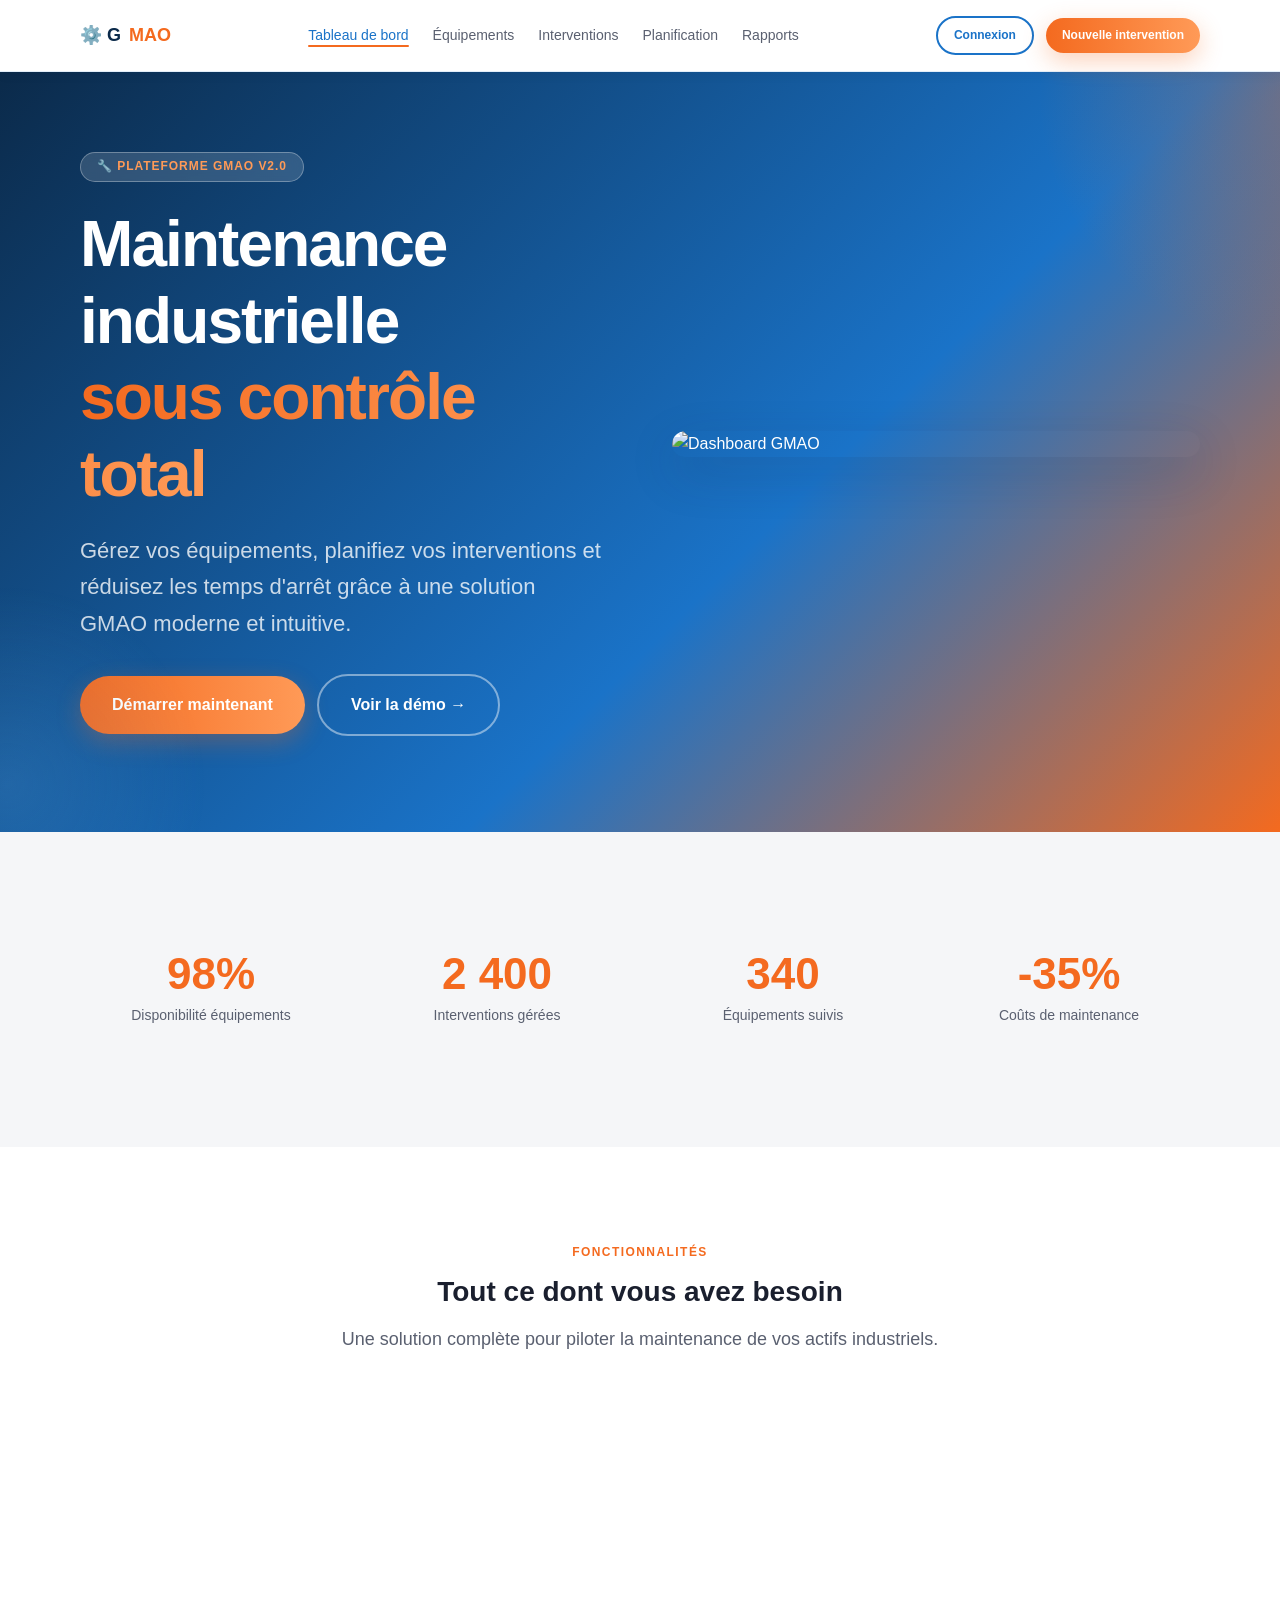
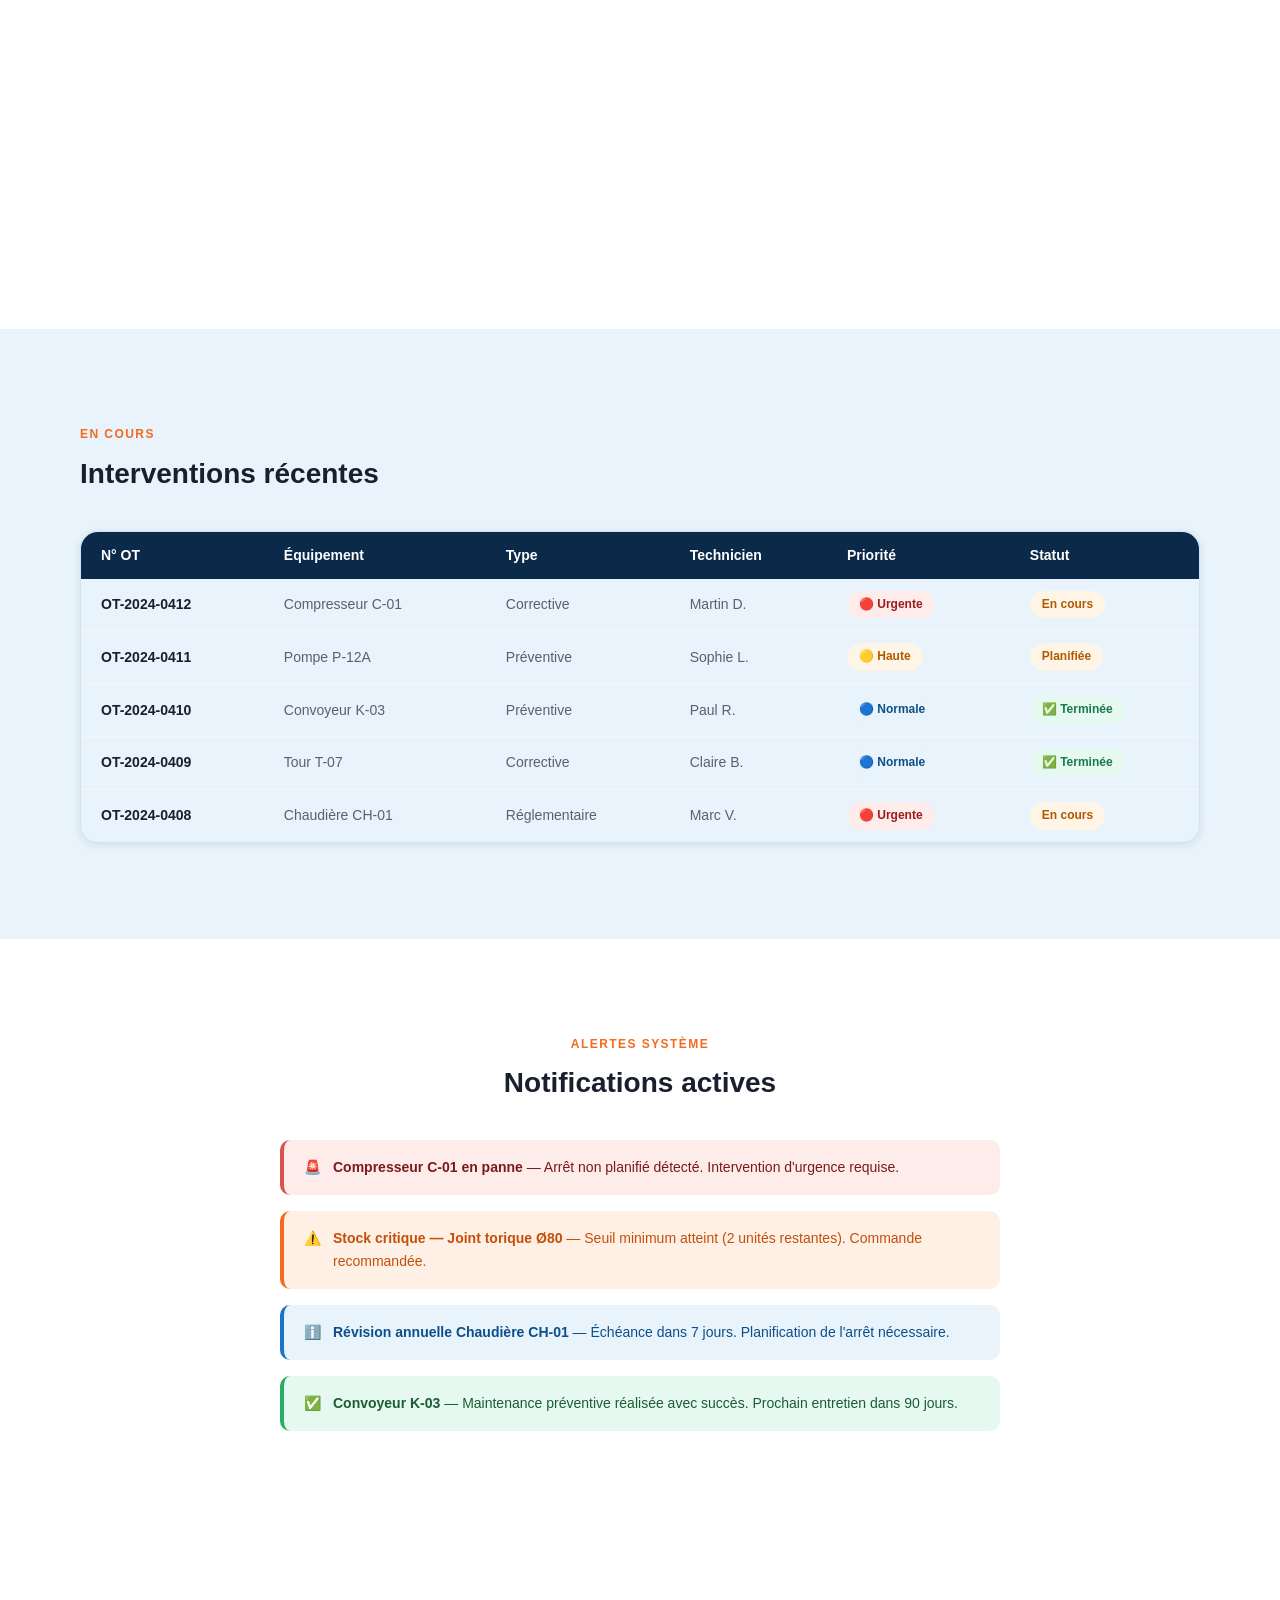
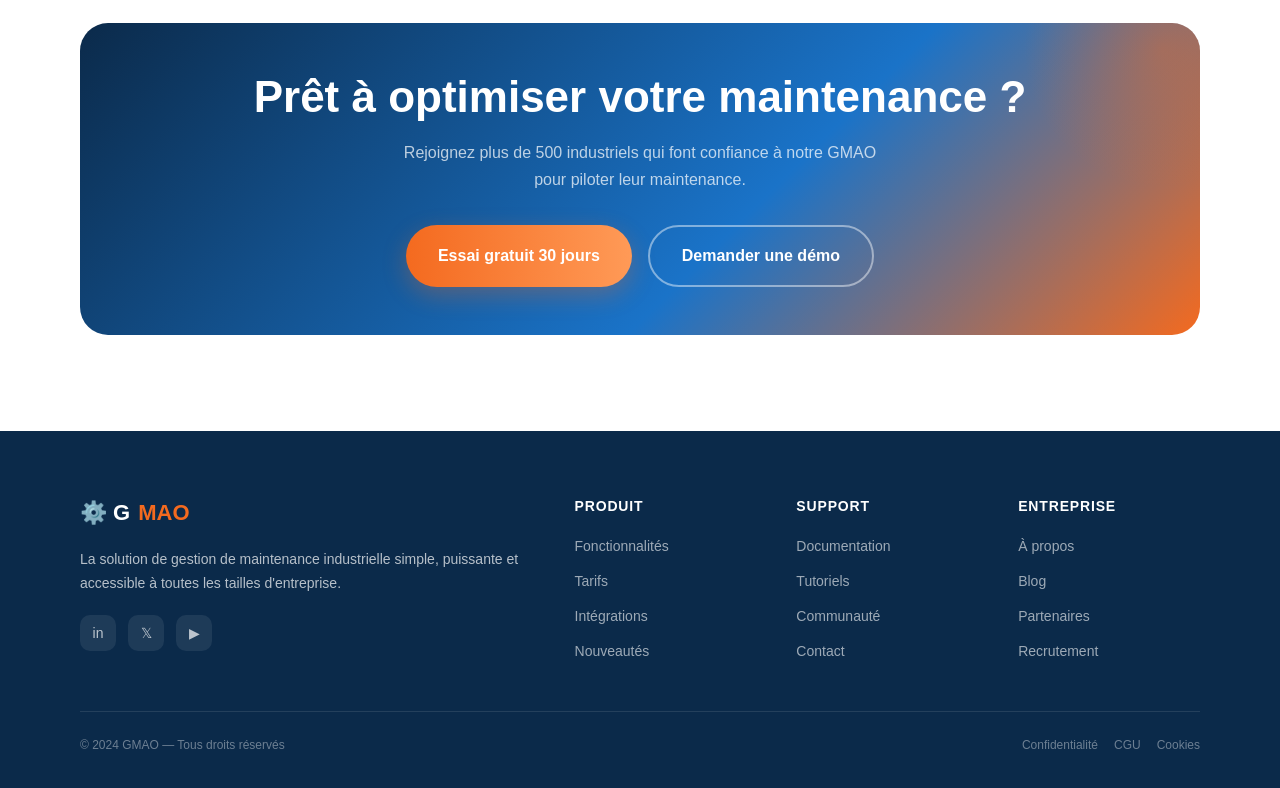
==== index.html @ 1a081677 "Add files via upload" ====
<!DOCTYPE html>
<html lang="fr">
<head>
  <meta charset="UTF-8" />
  <meta name="viewport" content="width=device-width, initial-scale=1.0" />
  <title>GMAO — Gestion de Maintenance Assistée par Ordinateur</title>
  <link rel="stylesheet" href="style.css" />
</head>
<body>

  <!-- ── Navigation ── -->
  <nav class="nav">
    <div class="conteneur nav__inner">
      <a class="nav__logo" href="#">⚙️ G<span>MAO</span></a>
      <ul class="nav__liens">
        <li><a class="nav__lien actif" href="#">Tableau de bord</a></li>
        <li><a class="nav__lien" href="#">Équipements</a></li>
        <li><a class="nav__lien" href="#">Interventions</a></li>
        <li><a class="nav__lien" href="#">Planification</a></li>
        <li><a class="nav__lien" href="#">Rapports</a></li>
      </ul>
      <div class="nav__actions">
        <a href="#" class="btn btn-secondaire btn-sm">Connexion</a>
        <a href="#" class="btn btn-primaire btn-sm">Nouvelle intervention</a>
      </div>
      <button class="nav__burger" onclick="toggleMenu()" aria-label="Menu">
        <span></span><span></span><span></span>
      </button>
    </div>
    <div class="nav__mobile" id="navMobile">
      <a class="nav__lien" href="#">Tableau de bord</a>
      <a class="nav__lien" href="#">Équipements</a>
      <a class="nav__lien" href="#">Interventions</a>
      <a class="nav__lien" href="#">Planification</a>
      <a class="nav__lien" href="#">Rapports</a>
      <a href="#" class="btn btn-primaire btn-sm btn-plein mt-4">Nouvelle intervention</a>
    </div>
  </nav>

  <!-- ── Hero ── -->
  <section class="hero">
    <div class="conteneur">
      <div class="hero__layout">
        <div>
          <span class="hero__badge">🔧 Plateforme GMAO v2.0</span>
          <h1 class="titre-hero hero__titre animer">
            Maintenance industrielle<br>
            <span class="accent-orange">sous contrôle total</span>
          </h1>
          <p class="hero__sous-titre animer animer-1">
            Gérez vos équipements, planifiez vos interventions et réduisez les temps d'arrêt grâce à une solution GMAO moderne et intuitive.
          </p>
          <div class="hero__cta animer animer-2">
            <a href="#" class="btn btn-primaire btn-lg">Démarrer maintenant</a>
            <a href="#" class="btn btn-fantome btn-lg">Voir la démo →</a>
          </div>
        </div>
        <div class="hero__image animer animer-3">
          <img src="https://placehold.co/560x380/0B2A4A/5AACF0?text=Tableau+de+bord+GMAO" alt="Dashboard GMAO" style="width:100%;border-radius:18px;" />
        </div>
      </div>
    </div>
  </section>

  <!-- ── Statistiques ── -->
  <section class="section section--gris">
    <div class="conteneur">
      <div class="grille" style="grid-template-columns: repeat(auto-fit, minmax(160px, 1fr));">
        <div class="stat">
          <div class="stat__nombre">98%</div>
          <div class="stat__label">Disponibilité équipements</div>
        </div>
        <div class="stat">
          <div class="stat__nombre">2 400</div>
          <div class="stat__label">Interventions gérées</div>
        </div>
        <div class="stat">
          <div class="stat__nombre">340</div>
          <div class="stat__label">Équipements suivis</div>
        </div>
        <div class="stat">
          <div class="stat__nombre">-35%</div>
          <div class="stat__label">Coûts de maintenance</div>
        </div>
      </div>
    </div>
  </section>

  <!-- ── Fonctionnalités ── -->
  <section class="section">
    <div class="conteneur">
      <div class="section__en-tete centre">
        <span class="label section__label">Fonctionnalités</span>
        <h2 class="titre-1 section__titre">Tout ce dont vous avez besoin</h2>
        <p class="sous-titre section__desc">Une solution complète pour piloter la maintenance de vos actifs industriels.</p>
      </div>
      <div class="grille-cartes">
        <div class="carte carte--orange animer">
          <div class="carte__icone carte__icone--orange">🏭</div>
          <h3 class="carte__titre">Gestion des équipements</h3>
          <p class="carte__texte">Centralisez toutes les informations de vos actifs : fiches techniques, historique, documentation et arborescence fonctionnelle.</p>
        </div>
        <div class="carte carte--bleu animer animer-1">
          <div class="carte__icone carte__icone--bleu">🔨</div>
          <h3 class="carte__titre">Ordres de travail</h3>
          <p class="carte__texte">Créez, assignez et suivez les interventions correctives et préventives en temps réel depuis n'importe quel appareil.</p>
        </div>
        <div class="carte animer animer-2">
          <div class="carte__icone carte__icone--orange">📅</div>
          <h3 class="carte__titre">Maintenance préventive</h3>
          <p class="carte__texte">Planifiez automatiquement les révisions périodiques selon des fréquences calendaires ou des compteurs d'utilisation.</p>
        </div>
        <div class="carte animer animer-3">
          <div class="carte__icone carte__icone--bleu">📦</div>
          <h3 class="carte__titre">Gestion des stocks</h3>
          <p class="carte__texte">Suivez vos pièces de rechange, gérez les seuils d'alerte et optimisez vos approvisionnements fournisseurs.</p>
        </div>
        <div class="carte animer">
          <div class="carte__icone carte__icone--orange">📊</div>
          <h3 class="carte__titre">Tableaux de bord</h3>
          <p class="carte__texte">Visualisez les KPIs essentiels : MTBF, MTTR, taux de disponibilité, coûts par équipement et par service.</p>
        </div>
        <div class="carte animer animer-1">
          <div class="carte__icone carte__icone--bleu">📱</div>
          <h3 class="carte__titre">Application mobile</h3>
          <p class="carte__texte">Vos techniciens accèdent à leurs interventions, scannent les QR codes et renseignent les rapports directement sur le terrain.</p>
        </div>
      </div>
    </div>
  </section>

  <!-- ── Interventions récentes ── -->
  <section class="section section--bleu-pale">
    <div class="conteneur">
      <div class="section__en-tete">
        <span class="label section__label">En cours</span>
        <h2 class="titre-1 section__titre">Interventions récentes</h2>
      </div>
      <div class="table-wrapper">
        <table>
          <thead>
            <tr>
              <th>N° OT</th>
              <th>Équipement</th>
              <th>Type</th>
              <th>Technicien</th>
              <th>Priorité</th>
              <th>Statut</th>
            </tr>
          </thead>
          <tbody>
            <tr>
              <td><strong>OT-2024-0412</strong></td>
              <td>Compresseur C-01</td>
              <td>Corrective</td>
              <td>Martin D.</td>
              <td><span class="tag tag--erreur">🔴 Urgente</span></td>
              <td><span class="tag tag--alerte">En cours</span></td>
            </tr>
            <tr>
              <td><strong>OT-2024-0411</strong></td>
              <td>Pompe P-12A</td>
              <td>Préventive</td>
              <td>Sophie L.</td>
              <td><span class="tag tag--alerte">🟡 Haute</span></td>
              <td><span class="tag tag--alerte">Planifiée</span></td>
            </tr>
            <tr>
              <td><strong>OT-2024-0410</strong></td>
              <td>Convoyeur K-03</td>
              <td>Préventive</td>
              <td>Paul R.</td>
              <td><span class="tag tag--bleu">🔵 Normale</span></td>
              <td><span class="tag tag--succes">✅ Terminée</span></td>
            </tr>
            <tr>
              <td><strong>OT-2024-0409</strong></td>
              <td>Tour T-07</td>
              <td>Corrective</td>
              <td>Claire B.</td>
              <td><span class="tag tag--bleu">🔵 Normale</span></td>
              <td><span class="tag tag--succes">✅ Terminée</span></td>
            </tr>
            <tr>
              <td><strong>OT-2024-0408</strong></td>
              <td>Chaudière CH-01</td>
              <td>Réglementaire</td>
              <td>Marc V.</td>
              <td><span class="tag tag--erreur">🔴 Urgente</span></td>
              <td><span class="tag tag--alerte">En cours</span></td>
            </tr>
          </tbody>
        </table>
      </div>
    </div>
  </section>

  <!-- ── Alertes ── -->
  <section class="section">
    <div class="conteneur">
      <div class="section__en-tete centre">
        <span class="label section__label">Alertes système</span>
        <h2 class="titre-1 section__titre">Notifications actives</h2>
      </div>
      <div class="flex-col gap-4" style="max-width:720px;margin:auto;">
        <div class="alerte alerte--erreur">
          <span>🚨</span>
          <div><strong>Compresseur C-01 en panne</strong> — Arrêt non planifié détecté. Intervention d'urgence requise.</div>
        </div>
        <div class="alerte alerte--alerte">
          <span>⚠️</span>
          <div><strong>Stock critique — Joint torique Ø80</strong> — Seuil minimum atteint (2 unités restantes). Commande recommandée.</div>
        </div>
        <div class="alerte alerte--info">
          <span>ℹ️</span>
          <div><strong>Révision annuelle Chaudière CH-01</strong> — Échéance dans 7 jours. Planification de l'arrêt nécessaire.</div>
        </div>
        <div class="alerte alerte--succes">
          <span>✅</span>
          <div><strong>Convoyeur K-03</strong> — Maintenance préventive réalisée avec succès. Prochain entretien dans 90 jours.</div>
        </div>
      </div>
    </div>
  </section>

  <!-- ── Bannière CTA ── -->
  <section class="section">
    <div class="conteneur">
      <div class="banniere-cta">
        <h2 class="banniere-cta__titre">Prêt à optimiser votre maintenance ?</h2>
        <p class="banniere-cta__desc">Rejoignez plus de 500 industriels qui font confiance à notre GMAO pour piloter leur maintenance.</p>
        <div class="banniere-cta__actions">
          <a href="#" class="btn btn-primaire btn-lg">Essai gratuit 30 jours</a>
          <a href="#" class="btn btn-fantome btn-lg">Demander une démo</a>
        </div>
      </div>
    </div>
  </section>

  <!-- ── Footer ── -->
  <footer class="footer">
    <div class="conteneur">
      <div class="grille footer__grille">
        <div>
          <div class="footer__logo">⚙️ G<span>MAO</span></div>
          <p class="footer__desc">La solution de gestion de maintenance industrielle simple, puissante et accessible à toutes les tailles d'entreprise.</p>
          <div class="footer__reseaux">
            <a class="footer__reseau-lien" href="#" aria-label="LinkedIn">in</a>
            <a class="footer__reseau-lien" href="#" aria-label="Twitter">𝕏</a>
            <a class="footer__reseau-lien" href="#" aria-label="YouTube">▶</a>
          </div>
        </div>
        <div>
          <p class="footer__titre-col">Produit</p>
          <ul class="footer__liens">
            <li><a class="footer__lien" href="#">Fonctionnalités</a></li>
            <li><a class="footer__lien" href="#">Tarifs</a></li>
            <li><a class="footer__lien" href="#">Intégrations</a></li>
            <li><a class="footer__lien" href="#">Nouveautés</a></li>
          </ul>
        </div>
        <div>
          <p class="footer__titre-col">Support</p>
          <ul class="footer__liens">
            <li><a class="footer__lien" href="#">Documentation</a></li>
            <li><a class="footer__lien" href="#">Tutoriels</a></li>
            <li><a class="footer__lien" href="#">Communauté</a></li>
            <li><a class="footer__lien" href="#">Contact</a></li>
          </ul>
        </div>
        <div>
          <p class="footer__titre-col">Entreprise</p>
          <ul class="footer__liens">
            <li><a class="footer__lien" href="#">À propos</a></li>
            <li><a class="footer__lien" href="#">Blog</a></li>
            <li><a class="footer__lien" href="#">Partenaires</a></li>
            <li><a class="footer__lien" href="#">Recrutement</a></li>
          </ul>
        </div>
      </div>
      <hr class="footer__separateur" />
      <div class="footer__bas">
        <span>© 2024 GMAO — Tous droits réservés</span>
        <div class="footer__mentions">
          <a class="footer__mention-lien" href="#">Confidentialité</a>
          <a class="footer__mention-lien" href="#">CGU</a>
          <a class="footer__mention-lien" href="#">Cookies</a>
        </div>
      </div>
    </div>
  </footer>

  <script>
    function toggleMenu() {
      const burger = document.querySelector('.nav__burger');
      const mobile = document.getElementById('navMobile');
      burger.classList.toggle('ouvert');
      mobile.classList.toggle('ouvert');
    }

    // Accordéons
    document.querySelectorAll('.accordeon__tete').forEach(btn => {
      btn.addEventListener('click', () => {
        btn.closest('.accordeon__item').classList.toggle('ouvert');
      });
    });

    // Onglets
    document.querySelectorAll('.onglet-btn').forEach(btn => {
      btn.addEventListener('click', () => {
        const target = btn.dataset.onglet;
        document.querySelectorAll('.onglet-btn').forEach(b => b.classList.remove('actif'));
        document.querySelectorAll('.onglet-contenu').forEach(c => c.classList.remove('actif'));
        btn.classList.add('actif');
        document.getElementById(target)?.classList.add('actif');
      });
    });
  </script>
</body>
</html>
---- style.css ----
/* ============================================================
   STYLE.CSS — Thème Orange & Bleu
   Responsive : Mobile-first → Desktop
   ============================================================ */

/* ── Variables ─────────────────────────────────────────────── */
:root {
  /* Palette principale */
  --orange-vif:    #F46A1F;
  --orange-clair:  #FF9A57;
  --orange-pale:   #FFF0E6;
  --orange-sombre: #C44E0A;

  --bleu-vif:      #1A73C8;
  --bleu-clair:    #5AACF0;
  --bleu-pale:     #E8F3FB;
  --bleu-sombre:   #0D4F8A;
  --bleu-nuit:     #0B2A4A;

  /* Neutres */
  --blanc:         #FFFFFF;
  --gris-clair:    #F5F6F8;
  --gris-moyen:    #C8CDD6;
  --gris-texte:    #5A6070;
  --noir-doux:     #1A1F2E;

  /* Dégradés */
  --gradient-hero:    linear-gradient(135deg, var(--bleu-nuit) 0%, var(--bleu-vif) 60%, var(--orange-vif) 100%);
  --gradient-accent:  linear-gradient(90deg, var(--orange-vif), var(--orange-clair));
  --gradient-card:    linear-gradient(160deg, var(--bleu-pale) 0%, var(--blanc) 100%);

  /* Typographie */
  --font-titre:  'Sora', 'Segoe UI', sans-serif;
  --font-corps:  'DM Sans', 'Helvetica Neue', Arial, sans-serif;
  --font-mono:   'JetBrains Mono', 'Courier New', monospace;

  /* Tailles de base (mobile) */
  --text-xs:   0.75rem;   /* 12px */
  --text-sm:   0.875rem;  /* 14px */
  --text-base: 1rem;      /* 16px */
  --text-lg:   1.125rem;  /* 18px */
  --text-xl:   1.375rem;  /* 22px */
  --text-2xl:  1.75rem;   /* 28px */
  --text-3xl:  2.25rem;   /* 36px */
  --text-4xl:  3rem;      /* 48px */

  /* Espacements */
  --s1:  0.25rem;
  --s2:  0.5rem;
  --s3:  0.75rem;
  --s4:  1rem;
  --s5:  1.25rem;
  --s6:  1.5rem;
  --s8:  2rem;
  --s10: 2.5rem;
  --s12: 3rem;
  --s16: 4rem;
  --s20: 5rem;
  --s24: 6rem;

  /* Rayons */
  --r-sm:  4px;
  --r-md:  10px;
  --r-lg:  18px;
  --r-xl:  28px;
  --r-full: 9999px;

  /* Ombres */
  --ombre-sm:  0 2px 8px rgba(26, 47, 78, .10);
  --ombre-md:  0 6px 24px rgba(26, 47, 78, .13);
  --ombre-lg:  0 16px 48px rgba(26, 47, 78, .18);
  --ombre-orange: 0 8px 24px rgba(244, 106, 31, .30);
  --ombre-bleu:   0 8px 24px rgba(26, 115, 200, .25);

  /* Transitions */
  --transition-rapide: 150ms ease;
  --transition-normal: 280ms cubic-bezier(.4, 0, .2, 1);
  --transition-lente:  500ms cubic-bezier(.4, 0, .2, 1);

  /* Layout */
  --conteneur-max: 1200px;
  --conteneur-px:  var(--s4);
  --nav-hauteur:   64px;
}


/* ── Reset ──────────────────────────────────────────────────── */
*, *::before, *::after {
  box-sizing: border-box;
  margin: 0;
  padding: 0;
}

html {
  font-size: 16px;
  scroll-behavior: smooth;
  -webkit-text-size-adjust: 100%;
}

body {
  font-family: var(--font-corps);
  font-size: var(--text-base);
  line-height: 1.65;
  color: var(--noir-doux);
  background-color: var(--blanc);
  -webkit-font-smoothing: antialiased;
  -moz-osx-font-smoothing: grayscale;
}

img, video, svg { display: block; max-width: 100%; }
a { color: inherit; text-decoration: none; }
ul, ol { list-style: none; }
button { font-family: inherit; cursor: pointer; border: none; background: none; }
input, textarea, select { font-family: inherit; font-size: inherit; }
h1, h2, h3, h4, h5, h6 { font-family: var(--font-titre); line-height: 1.2; }


/* ── Google Fonts import ────────────────────────────────────── */
@import url('https://fonts.googleapis.com/css2?family=Sora:wght@400;600;700;800&family=DM+Sans:ital,opsz,wght@0,9..40,400;0,9..40,500;0,9..40,600;1,9..40,400&display=swap');


/* ── Utilitaires ────────────────────────────────────────────── */
.conteneur {
  width: 100%;
  max-width: var(--conteneur-max);
  margin-inline: auto;
  padding-inline: var(--conteneur-px);
}

.sr-only {
  position: absolute;
  width: 1px; height: 1px;
  padding: 0; margin: -1px;
  overflow: hidden;
  clip: rect(0,0,0,0);
  white-space: nowrap;
  border: 0;
}

/* Flexbox helpers */
.flex        { display: flex; }
.flex-centre { display: flex; align-items: center; justify-content: center; }
.flex-entre  { display: flex; align-items: center; justify-content: space-between; }
.flex-col    { display: flex; flex-direction: column; }
.gap-2  { gap: var(--s2); }
.gap-4  { gap: var(--s4); }
.gap-6  { gap: var(--s6); }
.gap-8  { gap: var(--s8); }

/* Grid helpers */
.grille { display: grid; gap: var(--s6); }

/* Texte */
.texte-centre { text-align: center; }
.texte-droite { text-align: right; }
.texte-orange { color: var(--orange-vif); }
.texte-bleu   { color: var(--bleu-vif); }
.texte-clair  { color: var(--blanc); }
.texte-doux   { color: var(--gris-texte); }

/* Espacements */
.mt-4  { margin-top: var(--s4); }
.mt-8  { margin-top: var(--s8); }
.mt-12 { margin-top: var(--s12); }
.mb-4  { margin-bottom: var(--s4); }
.mb-8  { margin-bottom: var(--s8); }
.py-8  { padding-block: var(--s8); }
.py-12 { padding-block: var(--s12); }
.py-16 { padding-block: var(--s16); }
.py-20 { padding-block: var(--s20); }


/* ── Typographie ────────────────────────────────────────────── */
.titre-hero  { font-size: var(--text-3xl); font-weight: 800; letter-spacing: -.03em; }
.titre-1     { font-size: var(--text-2xl); font-weight: 700; }
.titre-2     { font-size: var(--text-xl);  font-weight: 700; }
.titre-3     { font-size: var(--text-lg);  font-weight: 600; }
.sous-titre  { font-size: var(--text-lg);  font-weight: 400; color: var(--gris-texte); }
.label       { font-size: var(--text-xs);  font-weight: 600; letter-spacing: .12em; text-transform: uppercase; }
.texte-sm    { font-size: var(--text-sm); }
.texte-xs    { font-size: var(--text-xs); }

.accent-orange {
  background: var(--gradient-accent);
  -webkit-background-clip: text;
  -webkit-text-fill-color: transparent;
  background-clip: text;
}


/* ── Boutons ────────────────────────────────────────────────── */
.btn {
  display: inline-flex;
  align-items: center;
  gap: var(--s2);
  padding: var(--s3) var(--s6);
  border-radius: var(--r-full);
  font-family: var(--font-corps);
  font-size: var(--text-sm);
  font-weight: 600;
  transition: all var(--transition-normal);
  white-space: nowrap;
  cursor: pointer;
}

.btn-primaire {
  background: var(--gradient-accent);
  color: var(--blanc);
  box-shadow: var(--ombre-orange);
}
.btn-primaire:hover {
  transform: translateY(-2px);
  box-shadow: 0 12px 32px rgba(244,106,31,.40);
  filter: brightness(1.08);
}
.btn-primaire:active { transform: translateY(0); }

.btn-secondaire {
  background: var(--blanc);
  color: var(--bleu-vif);
  border: 2px solid var(--bleu-vif);
}
.btn-secondaire:hover {
  background: var(--bleu-vif);
  color: var(--blanc);
  transform: translateY(-2px);
  box-shadow: var(--ombre-bleu);
}

.btn-bleu {
  background: var(--bleu-vif);
  color: var(--blanc);
  box-shadow: var(--ombre-bleu);
}
.btn-bleu:hover {
  background: var(--bleu-sombre);
  transform: translateY(-2px);
}

.btn-fantome {
  background: transparent;
  color: var(--blanc);
  border: 2px solid rgba(255,255,255,.45);
}
.btn-fantome:hover {
  background: rgba(255,255,255,.12);
  border-color: rgba(255,255,255,.8);
}

.btn-lg { padding: var(--s4) var(--s8); font-size: var(--text-base); }
.btn-sm { padding: var(--s2) var(--s4); font-size: var(--text-xs); }
.btn-plein { width: 100%; justify-content: center; }


/* ── Navigation ─────────────────────────────────────────────── */
.nav {
  position: sticky;
  top: 0;
  z-index: 1000;
  height: var(--nav-hauteur);
  background: rgba(255,255,255,.92);
  backdrop-filter: blur(12px);
  -webkit-backdrop-filter: blur(12px);
  border-bottom: 1px solid rgba(26,115,200,.12);
  box-shadow: 0 2px 12px rgba(11,42,74,.06);
  transition: background var(--transition-normal);
}

.nav__inner {
  height: 100%;
  display: flex;
  align-items: center;
  justify-content: space-between;
  gap: var(--s4);
}

.nav__logo {
  display: flex;
  align-items: center;
  gap: var(--s2);
  font-family: var(--font-titre);
  font-size: var(--text-lg);
  font-weight: 800;
  color: var(--bleu-nuit);
  flex-shrink: 0;
}
.nav__logo span { color: var(--orange-vif); }

.nav__liens {
  display: none; /* masqué mobile */
  align-items: center;
  gap: var(--s6);
}

.nav__lien {
  font-size: var(--text-sm);
  font-weight: 500;
  color: var(--gris-texte);
  position: relative;
  transition: color var(--transition-rapide);
}
.nav__lien::after {
  content: '';
  position: absolute;
  left: 0; bottom: -4px;
  width: 0; height: 2px;
  background: var(--orange-vif);
  border-radius: var(--r-full);
  transition: width var(--transition-normal);
}
.nav__lien:hover,
.nav__lien.actif { color: var(--bleu-vif); }
.nav__lien:hover::after,
.nav__lien.actif::after { width: 100%; }

.nav__actions { display: none; align-items: center; gap: var(--s3); }

/* Burger (mobile) */
.nav__burger {
  display: flex;
  flex-direction: column;
  gap: 5px;
  padding: var(--s2);
  cursor: pointer;
}
.nav__burger span {
  display: block;
  width: 24px; height: 2px;
  background: var(--bleu-nuit);
  border-radius: var(--r-full);
  transition: all var(--transition-normal);
}
.nav__burger.ouvert span:nth-child(1) { transform: rotate(45deg) translate(5px, 5px); }
.nav__burger.ouvert span:nth-child(2) { opacity: 0; }
.nav__burger.ouvert span:nth-child(3) { transform: rotate(-45deg) translate(5px, -5px); }

/* Menu mobile */
.nav__mobile {
  position: fixed;
  top: var(--nav-hauteur);
  left: 0; right: 0;
  background: var(--blanc);
  border-bottom: 2px solid var(--orange-vif);
  padding: var(--s6) var(--s4) var(--s8);
  display: none;
  flex-direction: column;
  gap: var(--s4);
  box-shadow: var(--ombre-lg);
  z-index: 999;
  animation: glisserBas var(--transition-normal) forwards;
}
.nav__mobile.ouvert { display: flex; }

@keyframes glisserBas {
  from { opacity: 0; transform: translateY(-12px); }
  to   { opacity: 1; transform: translateY(0); }
}

.nav__mobile .nav__lien {
  font-size: var(--text-base);
  padding: var(--s3) 0;
  border-bottom: 1px solid var(--gris-clair);
}


/* ── Hero ───────────────────────────────────────────────────── */
.hero {
  position: relative;
  background: var(--gradient-hero);
  color: var(--blanc);
  padding-block: var(--s16) var(--s20);
  overflow: hidden;
}

.hero::before {
  content: '';
  position: absolute;
  top: -30%; right: -20%;
  width: 500px; height: 500px;
  background: radial-gradient(circle, rgba(244,106,31,.30) 0%, transparent 70%);
  border-radius: 50%;
  pointer-events: none;
}
.hero::after {
  content: '';
  position: absolute;
  bottom: -20%; left: -15%;
  width: 400px; height: 400px;
  background: radial-gradient(circle, rgba(90,172,240,.20) 0%, transparent 70%);
  border-radius: 50%;
  pointer-events: none;
}

.hero__badge {
  display: inline-flex;
  align-items: center;
  gap: var(--s2);
  padding: var(--s1) var(--s4);
  background: rgba(255,255,255,.15);
  border: 1px solid rgba(255,255,255,.30);
  border-radius: var(--r-full);
  font-size: var(--text-xs);
  font-weight: 600;
  letter-spacing: .08em;
  text-transform: uppercase;
  color: var(--orange-clair);
  margin-bottom: var(--s6);
  backdrop-filter: blur(6px);
}

.hero__titre { margin-bottom: var(--s5); }
.hero__sous-titre {
  font-size: var(--text-lg);
  color: rgba(255,255,255,.78);
  max-width: 560px;
  margin-bottom: var(--s8);
}

.hero__cta {
  display: flex;
  flex-wrap: wrap;
  gap: var(--s3);
  align-items: center;
}

.hero__image {
  position: relative;
  z-index: 1;
  margin-top: var(--s10);
  border-radius: var(--r-xl);
  overflow: hidden;
  box-shadow: var(--ombre-lg);
}


/* ── Section générique ──────────────────────────────────────── */
.section { padding-block: var(--s16); }
.section--gris { background: var(--gris-clair); }
.section--bleu-pale { background: var(--bleu-pale); }
.section--orange-pale { background: var(--orange-pale); }
.section--sombre {
  background: var(--bleu-nuit);
  color: var(--blanc);
}

.section__en-tete {
  max-width: 640px;
  margin-bottom: var(--s10);
}
.section__en-tete.centre {
  margin-inline: auto;
  text-align: center;
}

.section__label {
  color: var(--orange-vif);
  margin-bottom: var(--s3);
  display: block;
}
.section__titre { margin-bottom: var(--s4); }
.section__desc  { color: var(--gris-texte); }
.section--sombre .section__desc { color: rgba(255,255,255,.65); }


/* ── Cartes ─────────────────────────────────────────────────── */
.carte {
  background: var(--blanc);
  border-radius: var(--r-lg);
  padding: var(--s6);
  box-shadow: var(--ombre-sm);
  border: 1px solid rgba(26,115,200,.08);
  transition: all var(--transition-normal);
}
.carte:hover {
  box-shadow: var(--ombre-md);
  transform: translateY(-4px);
  border-color: rgba(244,106,31,.25);
}

.carte--orange {
  border-top: 3px solid var(--orange-vif);
  background: var(--gradient-card);
}

.carte--bleu {
  border-top: 3px solid var(--bleu-vif);
}

.carte--sombre {
  background: rgba(255,255,255,.06);
  border: 1px solid rgba(255,255,255,.12);
  color: var(--blanc);
}
.carte--sombre:hover {
  background: rgba(255,255,255,.10);
  border-color: var(--orange-vif);
}

.carte__icone {
  width: 48px; height: 48px;
  border-radius: var(--r-md);
  display: flex;
  align-items: center;
  justify-content: center;
  margin-bottom: var(--s4);
}
.carte__icone--orange { background: var(--orange-pale); color: var(--orange-vif); }
.carte__icone--bleu   { background: var(--bleu-pale);   color: var(--bleu-vif);   }

.carte__titre { font-size: var(--text-base); font-weight: 700; margin-bottom: var(--s2); }
.carte__texte { font-size: var(--text-sm);   color: var(--gris-texte); line-height: 1.6; }


/* ── Grilles de cartes ──────────────────────────────────────── */
.grille-cartes { display: grid; gap: var(--s5); }


/* ── Tags / Badges ──────────────────────────────────────────── */
.tag {
  display: inline-block;
  padding: var(--s1) var(--s3);
  border-radius: var(--r-full);
  font-size: var(--text-xs);
  font-weight: 600;
}
.tag--orange  { background: var(--orange-pale); color: var(--orange-sombre); }
.tag--bleu    { background: var(--bleu-pale);   color: var(--bleu-sombre);   }
.tag--sombre  { background: var(--bleu-nuit);   color: var(--blanc);         }
.tag--succes  { background: #E6F9F0;            color: #1A7A4A;              }
.tag--alerte  { background: #FFF5E6;            color: #B05A00;              }
.tag--erreur  { background: #FDECEA;            color: #9B1C1C;              }


/* ── Formulaires ────────────────────────────────────────────── */
.champ {
  display: flex;
  flex-direction: column;
  gap: var(--s2);
}

.champ__label {
  font-size: var(--text-sm);
  font-weight: 600;
  color: var(--bleu-nuit);
}

.champ__input,
.champ__textarea,
.champ__select {
  width: 100%;
  padding: var(--s3) var(--s4);
  border: 1.5px solid var(--gris-moyen);
  border-radius: var(--r-md);
  background: var(--blanc);
  color: var(--noir-doux);
  font-size: var(--text-base);
  transition: all var(--transition-rapide);
  outline: none;
}
.champ__input:focus,
.champ__textarea:focus,
.champ__select:focus {
  border-color: var(--bleu-vif);
  box-shadow: 0 0 0 3px rgba(26,115,200,.15);
}
.champ__input::placeholder,
.champ__textarea::placeholder { color: var(--gris-moyen); }

.champ__input--erreur {
  border-color: #D9534F;
  box-shadow: 0 0 0 3px rgba(217,83,79,.15);
}

.champ__message-erreur {
  font-size: var(--text-xs);
  color: #D9534F;
}

.champ__textarea { min-height: 120px; resize: vertical; }

/* Checkbox & Radio */
.champ--check {
  flex-direction: row;
  align-items: center;
  gap: var(--s3);
  cursor: pointer;
}
.champ--check input[type="checkbox"],
.champ--check input[type="radio"] {
  width: 18px; height: 18px;
  accent-color: var(--orange-vif);
  cursor: pointer;
}


/* ── Alerte / Notification ──────────────────────────────────── */
.alerte {
  padding: var(--s4) var(--s5);
  border-radius: var(--r-md);
  border-left: 4px solid;
  font-size: var(--text-sm);
  display: flex;
  align-items: flex-start;
  gap: var(--s3);
}
.alerte--info    { background: var(--bleu-pale);   border-color: var(--bleu-vif);   color: var(--bleu-sombre); }
.alerte--succes  { background: #E6F9F0;            border-color: #27AE60;           color: #1A5C35; }
.alerte--alerte  { background: var(--orange-pale); border-color: var(--orange-vif); color: var(--orange-sombre); }
.alerte--erreur  { background: #FDECEA;            border-color: #D9534F;           color: #7B1A1A; }


/* ── Table ──────────────────────────────────────────────────── */
.table-wrapper {
  overflow-x: auto;
  border-radius: var(--r-lg);
  border: 1px solid rgba(26,115,200,.12);
  box-shadow: var(--ombre-sm);
}

table {
  width: 100%;
  border-collapse: collapse;
  font-size: var(--text-sm);
}

thead {
  background: var(--bleu-nuit);
  color: var(--blanc);
}

thead th {
  padding: var(--s3) var(--s5);
  text-align: left;
  font-weight: 600;
  white-space: nowrap;
}

tbody tr {
  border-bottom: 1px solid var(--gris-clair);
  transition: background var(--transition-rapide);
}
tbody tr:last-child { border-bottom: none; }
tbody tr:hover { background: var(--bleu-pale); }

td {
  padding: var(--s3) var(--s5);
  color: var(--gris-texte);
}
td strong { color: var(--noir-doux); }


/* ── Statistiques / Chiffres ────────────────────────────────── */
.stat {
  text-align: center;
  padding: var(--s6);
}
.stat__nombre {
  font-family: var(--font-titre);
  font-size: var(--text-3xl);
  font-weight: 800;
  color: var(--orange-vif);
  line-height: 1;
  margin-bottom: var(--s2);
}
.stat__label {
  font-size: var(--text-sm);
  color: var(--gris-texte);
  font-weight: 500;
}


/* ── Témoignages ────────────────────────────────────────────── */
.temoignage {
  background: var(--blanc);
  border-radius: var(--r-lg);
  padding: var(--s6);
  box-shadow: var(--ombre-md);
  border-top: 3px solid var(--orange-vif);
  position: relative;
}
.temoignage::before {
  content: '\201C';
  font-size: 4rem;
  line-height: 1;
  color: var(--orange-pale);
  font-family: Georgia, serif;
  position: absolute;
  top: var(--s4);
  left: var(--s5);
}
.temoignage__texte {
  font-size: var(--text-base);
  color: var(--gris-texte);
  line-height: 1.7;
  margin-bottom: var(--s5);
  padding-top: var(--s6);
}
.temoignage__auteur {
  display: flex;
  align-items: center;
  gap: var(--s3);
}
.temoignage__avatar {
  width: 44px; height: 44px;
  border-radius: 50%;
  object-fit: cover;
  border: 2px solid var(--orange-vif);
}
.temoignage__nom    { font-weight: 700; font-size: var(--text-sm); }
.temoignage__poste  { font-size: var(--text-xs); color: var(--gris-texte); }

/* Étoiles */
.etoiles { color: var(--orange-vif); letter-spacing: .05em; margin-bottom: var(--s2); }


/* ── Séparateurs / Dividers ─────────────────────────────────── */
.separateur {
  border: none;
  border-top: 1px solid var(--gris-clair);
  margin-block: var(--s8);
}
.separateur--orange { border-color: var(--orange-pale); }
.separateur--bleu   { border-color: var(--bleu-pale); }


/* ── Fil d'Ariane ───────────────────────────────────────────── */
.miettes {
  display: flex;
  align-items: center;
  gap: var(--s2);
  font-size: var(--text-sm);
  color: var(--gris-texte);
  flex-wrap: wrap;
}
.miettes a { color: var(--bleu-vif); transition: color var(--transition-rapide); }
.miettes a:hover { color: var(--orange-vif); }
.miettes__sep { color: var(--gris-moyen); }
.miettes__actuel { color: var(--noir-doux); font-weight: 500; }


/* ── Pagination ─────────────────────────────────────────────── */
.pagination {
  display: flex;
  align-items: center;
  gap: var(--s2);
  flex-wrap: wrap;
  justify-content: center;
}
.page-btn {
  min-width: 36px;
  height: 36px;
  display: flex;
  align-items: center;
  justify-content: center;
  border-radius: var(--r-md);
  font-size: var(--text-sm);
  font-weight: 500;
  color: var(--gris-texte);
  border: 1.5px solid var(--gris-moyen);
  transition: all var(--transition-rapide);
  cursor: pointer;
}
.page-btn:hover { border-color: var(--bleu-vif); color: var(--bleu-vif); }
.page-btn.actif {
  background: var(--bleu-vif);
  border-color: var(--bleu-vif);
  color: var(--blanc);
}


/* ── Barre de progression ───────────────────────────────────── */
.barre-progress {
  width: 100%;
  height: 8px;
  background: var(--gris-clair);
  border-radius: var(--r-full);
  overflow: hidden;
}
.barre-progress__remplissage {
  height: 100%;
  border-radius: var(--r-full);
  background: var(--gradient-accent);
  transition: width var(--transition-lente);
}
.barre-progress--bleu .barre-progress__remplissage {
  background: linear-gradient(90deg, var(--bleu-vif), var(--bleu-clair));
}


/* ── Onglets ────────────────────────────────────────────────── */
.onglets__liste {
  display: flex;
  gap: 0;
  border-bottom: 2px solid var(--gris-clair);
  overflow-x: auto;
  scrollbar-width: none;
}
.onglets__liste::-webkit-scrollbar { display: none; }

.onglet-btn {
  padding: var(--s3) var(--s5);
  font-size: var(--text-sm);
  font-weight: 500;
  color: var(--gris-texte);
  border-bottom: 2px solid transparent;
  margin-bottom: -2px;
  white-space: nowrap;
  transition: all var(--transition-rapide);
}
.onglet-btn:hover { color: var(--bleu-vif); }
.onglet-btn.actif {
  color: var(--orange-vif);
  border-bottom-color: var(--orange-vif);
  font-weight: 600;
}

.onglet-contenu { display: none; padding-top: var(--s6); }
.onglet-contenu.actif { display: block; animation: fadeIn .25s ease; }

@keyframes fadeIn {
  from { opacity: 0; transform: translateY(6px); }
  to   { opacity: 1; transform: translateY(0); }
}


/* ── Accordéon ──────────────────────────────────────────────── */
.accordeon__item {
  border: 1px solid var(--gris-clair);
  border-radius: var(--r-md);
  margin-bottom: var(--s3);
  overflow: hidden;
  transition: box-shadow var(--transition-normal);
}
.accordeon__item:hover { box-shadow: var(--ombre-sm); }

.accordeon__tete {
  display: flex;
  align-items: center;
  justify-content: space-between;
  padding: var(--s4) var(--s5);
  cursor: pointer;
  font-weight: 600;
  font-size: var(--text-sm);
  color: var(--bleu-nuit);
  background: var(--blanc);
}
.accordeon__tete:hover { background: var(--bleu-pale); }

.accordeon__icone {
  width: 20px; height: 20px;
  border-radius: 50%;
  background: var(--orange-pale);
  color: var(--orange-vif);
  display: flex;
  align-items: center;
  justify-content: center;
  font-size: var(--text-xs);
  font-weight: 800;
  flex-shrink: 0;
  transition: transform var(--transition-normal), background var(--transition-normal);
}
.accordeon__item.ouvert .accordeon__icone {
  transform: rotate(45deg);
  background: var(--orange-vif);
  color: var(--blanc);
}

.accordeon__corps {
  max-height: 0;
  overflow: hidden;
  transition: max-height var(--transition-lente);
}
.accordeon__item.ouvert .accordeon__corps { max-height: 400px; }
.accordeon__contenu {
  padding: var(--s4) var(--s5) var(--s5);
  font-size: var(--text-sm);
  color: var(--gris-texte);
  line-height: 1.7;
  border-top: 1px solid var(--gris-clair);
}


/* ── Bannière CTA ───────────────────────────────────────────── */
.banniere-cta {
  background: var(--gradient-hero);
  color: var(--blanc);
  border-radius: var(--r-xl);
  padding: var(--s12) var(--s8);
  text-align: center;
  position: relative;
  overflow: hidden;
}
.banniere-cta::before {
  content: '';
  position: absolute;
  top: -40%; right: -10%;
  width: 300px; height: 300px;
  background: radial-gradient(circle, rgba(244,106,31,.35) 0%, transparent 65%);
  border-radius: 50%;
}
.banniere-cta__titre  { font-size: var(--text-2xl); font-weight: 800; margin-bottom: var(--s4); }
.banniere-cta__desc   { color: rgba(255,255,255,.72); margin-bottom: var(--s8); max-width: 480px; margin-inline: auto; }
.banniere-cta__actions {
  display: flex;
  gap: var(--s4);
  flex-wrap: wrap;
  justify-content: center;
}


/* ── Footer ─────────────────────────────────────────────────── */
.footer {
  background: var(--bleu-nuit);
  color: rgba(255,255,255,.7);
  padding-top: var(--s16);
  padding-bottom: var(--s8);
  font-size: var(--text-sm);
}

.footer__grille { gap: var(--s10); margin-bottom: var(--s12); }

.footer__logo {
  font-family: var(--font-titre);
  font-size: var(--text-xl);
  font-weight: 800;
  color: var(--blanc);
  display: flex;
  align-items: center;
  gap: var(--s2);
  margin-bottom: var(--s4);
}
.footer__logo span { color: var(--orange-vif); }

.footer__desc { line-height: 1.7; margin-bottom: var(--s5); }

.footer__reseaux {
  display: flex;
  gap: var(--s3);
}
.footer__reseau-lien {
  width: 36px; height: 36px;
  border-radius: var(--r-md);
  background: rgba(255,255,255,.08);
  display: flex;
  align-items: center;
  justify-content: center;
  color: rgba(255,255,255,.7);
  transition: all var(--transition-normal);
  font-size: var(--text-sm);
}
.footer__reseau-lien:hover {
  background: var(--orange-vif);
  color: var(--blanc);
  transform: translateY(-2px);
}

.footer__titre-col {
  font-family: var(--font-titre);
  font-size: var(--text-sm);
  font-weight: 700;
  color: var(--blanc);
  letter-spacing: .06em;
  text-transform: uppercase;
  margin-bottom: var(--s4);
}

.footer__liens {
  display: flex;
  flex-direction: column;
  gap: var(--s3);
}
.footer__lien {
  color: rgba(255,255,255,.6);
  transition: color var(--transition-rapide);
  font-size: var(--text-sm);
}
.footer__lien:hover { color: var(--orange-clair); }

.footer__separateur {
  border: none;
  border-top: 1px solid rgba(255,255,255,.10);
  margin-bottom: var(--s6);
}

.footer__bas {
  display: flex;
  flex-direction: column;
  gap: var(--s3);
  align-items: center;
  text-align: center;
  font-size: var(--text-xs);
  color: rgba(255,255,255,.4);
}

.footer__mentions { display: flex; gap: var(--s4); flex-wrap: wrap; justify-content: center; }
.footer__mention-lien {
  color: rgba(255,255,255,.4);
  transition: color var(--transition-rapide);
}
.footer__mention-lien:hover { color: var(--orange-clair); }


/* ── Loader ─────────────────────────────────────────────────── */
.loader {
  display: inline-block;
  width: 24px; height: 24px;
  border: 3px solid var(--gris-clair);
  border-top-color: var(--orange-vif);
  border-radius: 50%;
  animation: tourner .7s linear infinite;
}
@keyframes tourner { to { transform: rotate(360deg); } }


/* ── Skeleton loading ───────────────────────────────────────── */
.skeleton {
  background: linear-gradient(90deg, var(--gris-clair) 25%, #e8eaed 50%, var(--gris-clair) 75%);
  background-size: 200% 100%;
  animation: squelette 1.4s ease infinite;
  border-radius: var(--r-sm);
}
@keyframes squelette {
  from { background-position: 200% 0; }
  to   { background-position: -200% 0; }
}


/* ── Tooltip ────────────────────────────────────────────────── */
[data-infobulle] {
  position: relative;
  cursor: help;
}
[data-infobulle]::after {
  content: attr(data-infobulle);
  position: absolute;
  bottom: calc(100% + 8px);
  left: 50%;
  transform: translateX(-50%);
  background: var(--bleu-nuit);
  color: var(--blanc);
  padding: var(--s2) var(--s3);
  border-radius: var(--r-sm);
  font-size: var(--text-xs);
  white-space: nowrap;
  pointer-events: none;
  opacity: 0;
  transition: opacity var(--transition-rapide);
  z-index: 100;
}
[data-infobulle]:hover::after { opacity: 1; }


/* ── Animations globales ────────────────────────────────────── */
@keyframes montee {
  from { opacity: 0; transform: translateY(24px); }
  to   { opacity: 1; transform: translateY(0); }
}
.animer { animation: montee .5s ease both; }
.animer-1 { animation-delay: .1s; }
.animer-2 { animation-delay: .2s; }
.animer-3 { animation-delay: .3s; }
.animer-4 { animation-delay: .4s; }


/* ════════════════════════════════════════════════════════════
   RESPONSIVE
   ════════════════════════════════════════════════════════════ */

/* Petit mobile (< 480px) */
@media (max-width: 479px) {
  :root {
    --conteneur-px: var(--s4);
    --nav-hauteur: 58px;
  }
  .titre-hero { font-size: 1.85rem; }
  .banniere-cta { padding: var(--s8) var(--s4); }
  .stat__nombre { font-size: var(--text-2xl); }
}

/* ─── Point de rupture tablette : 768px ─────────────────────── */
@media (min-width: 768px) {
  :root {
    --conteneur-px: var(--s8);
    --text-3xl: 2.75rem;
    --text-4xl: 3.5rem;
  }

  .titre-hero { font-size: var(--text-3xl); }
  .section { padding-block: var(--s20); }

  .grille-cartes { grid-template-columns: repeat(2, 1fr); }

  .hero { padding-block: var(--s20) var(--s24); }
  .hero__sous-titre { font-size: var(--text-xl); }

  .footer__grille { grid-template-columns: 2fr 1fr 1fr; }

  .footer__bas {
    flex-direction: row;
    justify-content: space-between;
    text-align: left;
  }

  .banniere-cta__titre { font-size: var(--text-3xl); }
}

/* ─── Point de rupture desktop : 1024px ─────────────────────── */
@media (min-width: 1024px) {
  :root {
    --conteneur-px: var(--s10);
    --nav-hauteur: 72px;
  }

  /* Navigation desktop */
  .nav__liens   { display: flex; }
  .nav__actions { display: flex; }
  .nav__burger  { display: none; }

  .titre-hero { font-size: var(--text-4xl); }

  .grille-cartes { grid-template-columns: repeat(3, 1fr); }

  .footer__grille { grid-template-columns: 2.5fr 1fr 1fr 1fr; }

  /* Layout 2 colonnes pour Hero */
  .hero__layout {
    display: grid;
    grid-template-columns: 1fr 1fr;
    align-items: center;
    gap: var(--s16);
  }
  .hero__image { margin-top: 0; }
}

/* ─── Grand écran : 1280px ───────────────────────────────────── */
@media (min-width: 1280px) {
  :root {
    --text-4xl: 4rem;
  }

  .grille-4 { grid-template-columns: repeat(4, 1fr); }

  .section { padding-block: var(--s24); }
}

/* ─── Très grand écran : 1536px ─────────────────────────────── */
@media (min-width: 1536px) {
  :root {
    --conteneur-max: 1400px;
    --text-4xl: 4.5rem;
  }
}

/* ─── Préférence mouvement réduit ────────────────────────────── */
@media (prefers-reduced-motion: reduce) {
  *, *::before, *::after {
    animation-duration: .01ms !important;
    animation-iteration-count: 1 !important;
    transition-duration: .01ms !important;
  }
}

/* ─── Mode sombre (préférence système) ──────────────────────── */
@media (prefers-color-scheme: dark) {
  :root {
    --blanc:       #121827;
    --gris-clair:  #1C2535;
    --gris-moyen:  #3A4558;
    --gris-texte:  #9BAAB8;
    --noir-doux:   #E8EDF5;
    --orange-pale: rgba(244,106,31,.12);
    --bleu-pale:   rgba(26,115,200,.12);
  }

  .nav {
    background: rgba(18, 24, 39, .94);
    border-bottom-color: rgba(90,172,240,.12);
  }
  .carte  { background: var(--gris-clair); border-color: rgba(90,172,240,.10); }
  .carte:hover { border-color: rgba(244,106,31,.30); }
  .accordeon__tete { background: var(--gris-clair); }
  .accordeon__tete:hover { background: rgba(26,115,200,.12); }
  .champ__input,
  .champ__textarea,
  .champ__select {
    background: var(--gris-clair);
    border-color: var(--gris-moyen);
    color: var(--noir-doux);
  }
  tbody tr:hover { background: rgba(26,115,200,.10); }
}

/* ── Print ──────────────────────────────────────────────────── */
@media print {
  .nav, .footer, .btn, .nav__burger { display: none !important; }
  body { font-size: 12pt; color: #000; background: #fff; }
  a { color: #000; text-decoration: underline; }
  .carte { box-shadow: none; border: 1px solid #ccc; break-inside: avoid; }
}
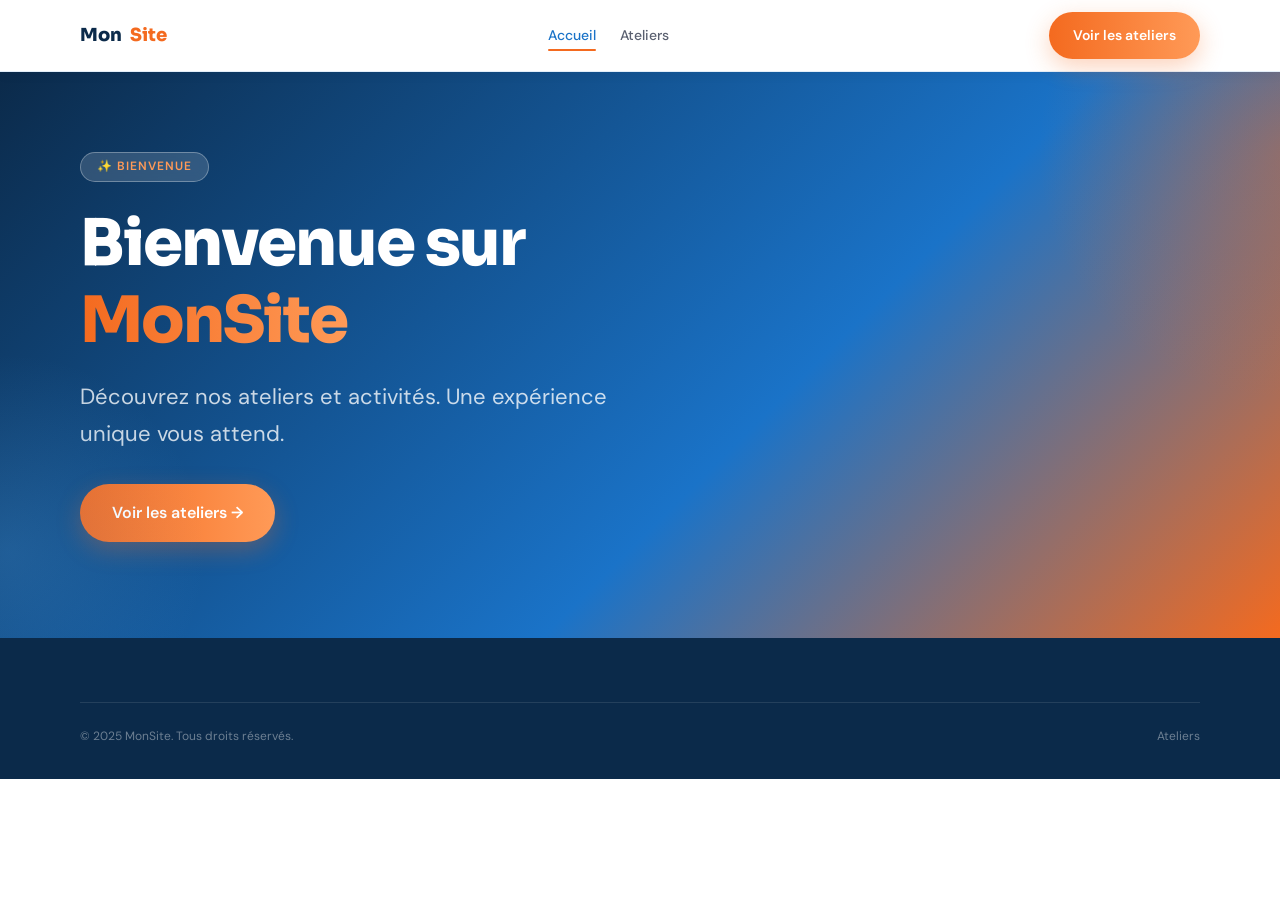
==== commit 6c8b76d3: "Add files via upload" ====
--- a/index.html
+++ b/index.html
@@ -3,318 +3,87 @@
 <head>
   <meta charset="UTF-8" />
   <meta name="viewport" content="width=device-width, initial-scale=1.0" />
-  <title>GMAO — Gestion de Maintenance Assistée par Ordinateur</title>
+  <title>Accueil</title>
+  <link rel="preconnect" href="https://fonts.googleapis.com" />
+  <link href="https://fonts.googleapis.com/css2?family=Sora:wght@400;600;700;800&family=DM+Sans:ital,opsz,wght@0,9..40,400;0,9..40,500;0,9..40,600;1,9..40,400&display=swap" rel="stylesheet" />
   <link rel="stylesheet" href="style.css" />
 </head>
 <body>
 
-  <!-- ── Navigation ── -->
-  <nav class="nav">
+  <!-- ── Navigation ───────────────────────────────────────── -->
+  <header class="nav">
     <div class="conteneur nav__inner">
-      <a class="nav__logo" href="#">⚙️ G<span>MAO</span></a>
-      <ul class="nav__liens">
-        <li><a class="nav__lien actif" href="#">Tableau de bord</a></li>
-        <li><a class="nav__lien" href="#">Équipements</a></li>
-        <li><a class="nav__lien" href="#">Interventions</a></li>
-        <li><a class="nav__lien" href="#">Planification</a></li>
-        <li><a class="nav__lien" href="#">Rapports</a></li>
-      </ul>
+      <a href="index.html" class="nav__logo">
+        Mon<span>Site</span>
+      </a>
+
+      <nav class="nav__liens">
+        <a href="index.html" class="nav__lien actif">Accueil</a>
+        <a href="ateliers.html" class="nav__lien">Ateliers</a>
+      </nav>
+
       <div class="nav__actions">
-        <a href="#" class="btn btn-secondaire btn-sm">Connexion</a>
-        <a href="#" class="btn btn-primaire btn-sm">Nouvelle intervention</a>
+        <a href="ateliers.html" class="btn btn-primaire">Voir les ateliers</a>
       </div>
-      <button class="nav__burger" onclick="toggleMenu()" aria-label="Menu">
+
+      <!-- Burger mobile -->
+      <button class="nav__burger" id="burger" aria-label="Menu">
         <span></span><span></span><span></span>
       </button>
     </div>
-    <div class="nav__mobile" id="navMobile">
-      <a class="nav__lien" href="#">Tableau de bord</a>
-      <a class="nav__lien" href="#">Équipements</a>
-      <a class="nav__lien" href="#">Interventions</a>
-      <a class="nav__lien" href="#">Planification</a>
-      <a class="nav__lien" href="#">Rapports</a>
-      <a href="#" class="btn btn-primaire btn-sm btn-plein mt-4">Nouvelle intervention</a>
-    </div>
-  </nav>
+  </header>
 
-  <!-- ── Hero ── -->
+  <!-- Menu mobile -->
+  <div class="nav__mobile" id="navMobile">
+    <a href="index.html" class="nav__lien actif">Accueil</a>
+    <a href="ateliers.html" class="nav__lien">Ateliers</a>
+    <a href="ateliers.html" class="btn btn-primaire btn-plein mt-4">Voir les ateliers</a>
+  </div>
+
+  <!-- ── Hero ─────────────────────────────────────────────── -->
   <section class="hero">
     <div class="conteneur">
       <div class="hero__layout">
         <div>
-          <span class="hero__badge">🔧 Plateforme GMAO v2.0</span>
-          <h1 class="titre-hero hero__titre animer">
-            Maintenance industrielle<br>
-            <span class="accent-orange">sous contrôle total</span>
+          <div class="hero__badge">✨ Bienvenue</div>
+          <h1 class="titre-hero hero__titre">
+            Bienvenue sur <span class="accent-orange">MonSite</span>
           </h1>
-          <p class="hero__sous-titre animer animer-1">
-            Gérez vos équipements, planifiez vos interventions et réduisez les temps d'arrêt grâce à une solution GMAO moderne et intuitive.
+          <p class="hero__sous-titre">
+            Découvrez nos ateliers et activités. Une expérience unique vous attend.
           </p>
-          <div class="hero__cta animer animer-2">
-            <a href="#" class="btn btn-primaire btn-lg">Démarrer maintenant</a>
-            <a href="#" class="btn btn-fantome btn-lg">Voir la démo →</a>
+          <div class="hero__cta">
+            <a href="ateliers.html" class="btn btn-primaire btn-lg">
+              Voir les ateliers →
+            </a>
           </div>
-        </div>
-        <div class="hero__image animer animer-3">
-          <img src="https://placehold.co/560x380/0B2A4A/5AACF0?text=Tableau+de+bord+GMAO" alt="Dashboard GMAO" style="width:100%;border-radius:18px;" />
         </div>
       </div>
     </div>
   </section>
 
-  <!-- ── Statistiques ── -->
-  <section class="section section--gris">
-    <div class="conteneur">
-      <div class="grille" style="grid-template-columns: repeat(auto-fit, minmax(160px, 1fr));">
-        <div class="stat">
-          <div class="stat__nombre">98%</div>
-          <div class="stat__label">Disponibilité équipements</div>
-        </div>
-        <div class="stat">
-          <div class="stat__nombre">2 400</div>
-          <div class="stat__label">Interventions gérées</div>
-        </div>
-        <div class="stat">
-          <div class="stat__nombre">340</div>
-          <div class="stat__label">Équipements suivis</div>
-        </div>
-        <div class="stat">
-          <div class="stat__nombre">-35%</div>
-          <div class="stat__label">Coûts de maintenance</div>
-        </div>
-      </div>
-    </div>
-  </section>
-
-  <!-- ── Fonctionnalités ── -->
-  <section class="section">
-    <div class="conteneur">
-      <div class="section__en-tete centre">
-        <span class="label section__label">Fonctionnalités</span>
-        <h2 class="titre-1 section__titre">Tout ce dont vous avez besoin</h2>
-        <p class="sous-titre section__desc">Une solution complète pour piloter la maintenance de vos actifs industriels.</p>
-      </div>
-      <div class="grille-cartes">
-        <div class="carte carte--orange animer">
-          <div class="carte__icone carte__icone--orange">🏭</div>
-          <h3 class="carte__titre">Gestion des équipements</h3>
-          <p class="carte__texte">Centralisez toutes les informations de vos actifs : fiches techniques, historique, documentation et arborescence fonctionnelle.</p>
-        </div>
-        <div class="carte carte--bleu animer animer-1">
-          <div class="carte__icone carte__icone--bleu">🔨</div>
-          <h3 class="carte__titre">Ordres de travail</h3>
-          <p class="carte__texte">Créez, assignez et suivez les interventions correctives et préventives en temps réel depuis n'importe quel appareil.</p>
-        </div>
-        <div class="carte animer animer-2">
-          <div class="carte__icone carte__icone--orange">📅</div>
-          <h3 class="carte__titre">Maintenance préventive</h3>
-          <p class="carte__texte">Planifiez automatiquement les révisions périodiques selon des fréquences calendaires ou des compteurs d'utilisation.</p>
-        </div>
-        <div class="carte animer animer-3">
-          <div class="carte__icone carte__icone--bleu">📦</div>
-          <h3 class="carte__titre">Gestion des stocks</h3>
-          <p class="carte__texte">Suivez vos pièces de rechange, gérez les seuils d'alerte et optimisez vos approvisionnements fournisseurs.</p>
-        </div>
-        <div class="carte animer">
-          <div class="carte__icone carte__icone--orange">📊</div>
-          <h3 class="carte__titre">Tableaux de bord</h3>
-          <p class="carte__texte">Visualisez les KPIs essentiels : MTBF, MTTR, taux de disponibilité, coûts par équipement et par service.</p>
-        </div>
-        <div class="carte animer animer-1">
-          <div class="carte__icone carte__icone--bleu">📱</div>
-          <h3 class="carte__titre">Application mobile</h3>
-          <p class="carte__texte">Vos techniciens accèdent à leurs interventions, scannent les QR codes et renseignent les rapports directement sur le terrain.</p>
-        </div>
-      </div>
-    </div>
-  </section>
-
-  <!-- ── Interventions récentes ── -->
-  <section class="section section--bleu-pale">
-    <div class="conteneur">
-      <div class="section__en-tete">
-        <span class="label section__label">En cours</span>
-        <h2 class="titre-1 section__titre">Interventions récentes</h2>
-      </div>
-      <div class="table-wrapper">
-        <table>
-          <thead>
-            <tr>
-              <th>N° OT</th>
-              <th>Équipement</th>
-              <th>Type</th>
-              <th>Technicien</th>
-              <th>Priorité</th>
-              <th>Statut</th>
-            </tr>
-          </thead>
-          <tbody>
-            <tr>
-              <td><strong>OT-2024-0412</strong></td>
-              <td>Compresseur C-01</td>
-              <td>Corrective</td>
-              <td>Martin D.</td>
-              <td><span class="tag tag--erreur">🔴 Urgente</span></td>
-              <td><span class="tag tag--alerte">En cours</span></td>
-            </tr>
-            <tr>
-              <td><strong>OT-2024-0411</strong></td>
-              <td>Pompe P-12A</td>
-              <td>Préventive</td>
-              <td>Sophie L.</td>
-              <td><span class="tag tag--alerte">🟡 Haute</span></td>
-              <td><span class="tag tag--alerte">Planifiée</span></td>
-            </tr>
-            <tr>
-              <td><strong>OT-2024-0410</strong></td>
-              <td>Convoyeur K-03</td>
-              <td>Préventive</td>
-              <td>Paul R.</td>
-              <td><span class="tag tag--bleu">🔵 Normale</span></td>
-              <td><span class="tag tag--succes">✅ Terminée</span></td>
-            </tr>
-            <tr>
-              <td><strong>OT-2024-0409</strong></td>
-              <td>Tour T-07</td>
-              <td>Corrective</td>
-              <td>Claire B.</td>
-              <td><span class="tag tag--bleu">🔵 Normale</span></td>
-              <td><span class="tag tag--succes">✅ Terminée</span></td>
-            </tr>
-            <tr>
-              <td><strong>OT-2024-0408</strong></td>
-              <td>Chaudière CH-01</td>
-              <td>Réglementaire</td>
-              <td>Marc V.</td>
-              <td><span class="tag tag--erreur">🔴 Urgente</span></td>
-              <td><span class="tag tag--alerte">En cours</span></td>
-            </tr>
-          </tbody>
-        </table>
-      </div>
-    </div>
-  </section>
-
-  <!-- ── Alertes ── -->
-  <section class="section">
-    <div class="conteneur">
-      <div class="section__en-tete centre">
-        <span class="label section__label">Alertes système</span>
-        <h2 class="titre-1 section__titre">Notifications actives</h2>
-      </div>
-      <div class="flex-col gap-4" style="max-width:720px;margin:auto;">
-        <div class="alerte alerte--erreur">
-          <span>🚨</span>
-          <div><strong>Compresseur C-01 en panne</strong> — Arrêt non planifié détecté. Intervention d'urgence requise.</div>
-        </div>
-        <div class="alerte alerte--alerte">
-          <span>⚠️</span>
-          <div><strong>Stock critique — Joint torique Ø80</strong> — Seuil minimum atteint (2 unités restantes). Commande recommandée.</div>
-        </div>
-        <div class="alerte alerte--info">
-          <span>ℹ️</span>
-          <div><strong>Révision annuelle Chaudière CH-01</strong> — Échéance dans 7 jours. Planification de l'arrêt nécessaire.</div>
-        </div>
-        <div class="alerte alerte--succes">
-          <span>✅</span>
-          <div><strong>Convoyeur K-03</strong> — Maintenance préventive réalisée avec succès. Prochain entretien dans 90 jours.</div>
-        </div>
-      </div>
-    </div>
-  </section>
-
-  <!-- ── Bannière CTA ── -->
-  <section class="section">
-    <div class="conteneur">
-      <div class="banniere-cta">
-        <h2 class="banniere-cta__titre">Prêt à optimiser votre maintenance ?</h2>
-        <p class="banniere-cta__desc">Rejoignez plus de 500 industriels qui font confiance à notre GMAO pour piloter leur maintenance.</p>
-        <div class="banniere-cta__actions">
-          <a href="#" class="btn btn-primaire btn-lg">Essai gratuit 30 jours</a>
-          <a href="#" class="btn btn-fantome btn-lg">Demander une démo</a>
-        </div>
-      </div>
-    </div>
-  </section>
-
-  <!-- ── Footer ── -->
+  <!-- ── Footer ───────────────────────────────────────────── -->
   <footer class="footer">
     <div class="conteneur">
-      <div class="grille footer__grille">
-        <div>
-          <div class="footer__logo">⚙️ G<span>MAO</span></div>
-          <p class="footer__desc">La solution de gestion de maintenance industrielle simple, puissante et accessible à toutes les tailles d'entreprise.</p>
-          <div class="footer__reseaux">
-            <a class="footer__reseau-lien" href="#" aria-label="LinkedIn">in</a>
-            <a class="footer__reseau-lien" href="#" aria-label="Twitter">𝕏</a>
-            <a class="footer__reseau-lien" href="#" aria-label="YouTube">▶</a>
-          </div>
-        </div>
-        <div>
-          <p class="footer__titre-col">Produit</p>
-          <ul class="footer__liens">
-            <li><a class="footer__lien" href="#">Fonctionnalités</a></li>
-            <li><a class="footer__lien" href="#">Tarifs</a></li>
-            <li><a class="footer__lien" href="#">Intégrations</a></li>
-            <li><a class="footer__lien" href="#">Nouveautés</a></li>
-          </ul>
-        </div>
-        <div>
-          <p class="footer__titre-col">Support</p>
-          <ul class="footer__liens">
-            <li><a class="footer__lien" href="#">Documentation</a></li>
-            <li><a class="footer__lien" href="#">Tutoriels</a></li>
-            <li><a class="footer__lien" href="#">Communauté</a></li>
-            <li><a class="footer__lien" href="#">Contact</a></li>
-          </ul>
-        </div>
-        <div>
-          <p class="footer__titre-col">Entreprise</p>
-          <ul class="footer__liens">
-            <li><a class="footer__lien" href="#">À propos</a></li>
-            <li><a class="footer__lien" href="#">Blog</a></li>
-            <li><a class="footer__lien" href="#">Partenaires</a></li>
-            <li><a class="footer__lien" href="#">Recrutement</a></li>
-          </ul>
-        </div>
-      </div>
       <hr class="footer__separateur" />
       <div class="footer__bas">
-        <span>© 2024 GMAO — Tous droits réservés</span>
+        <span>© 2025 MonSite. Tous droits réservés.</span>
         <div class="footer__mentions">
-          <a class="footer__mention-lien" href="#">Confidentialité</a>
-          <a class="footer__mention-lien" href="#">CGU</a>
-          <a class="footer__mention-lien" href="#">Cookies</a>
+          <a href="ateliers.html" class="footer__mention-lien">Ateliers</a>
         </div>
       </div>
     </div>
   </footer>
 
   <script>
-    function toggleMenu() {
-      const burger = document.querySelector('.nav__burger');
-      const mobile = document.getElementById('navMobile');
+    // Burger menu
+    const burger = document.getElementById('burger');
+    const navMobile = document.getElementById('navMobile');
+    burger.addEventListener('click', () => {
       burger.classList.toggle('ouvert');
-      mobile.classList.toggle('ouvert');
-    }
-
-    // Accordéons
-    document.querySelectorAll('.accordeon__tete').forEach(btn => {
-      btn.addEventListener('click', () => {
-        btn.closest('.accordeon__item').classList.toggle('ouvert');
-      });
-    });
-
-    // Onglets
-    document.querySelectorAll('.onglet-btn').forEach(btn => {
-      btn.addEventListener('click', () => {
-        const target = btn.dataset.onglet;
-        document.querySelectorAll('.onglet-btn').forEach(b => b.classList.remove('actif'));
-        document.querySelectorAll('.onglet-contenu').forEach(c => c.classList.remove('actif'));
-        btn.classList.add('actif');
-        document.getElementById(target)?.classList.add('actif');
-      });
+      navMobile.classList.toggle('ouvert');
     });
   </script>
+
 </body>
 </html>
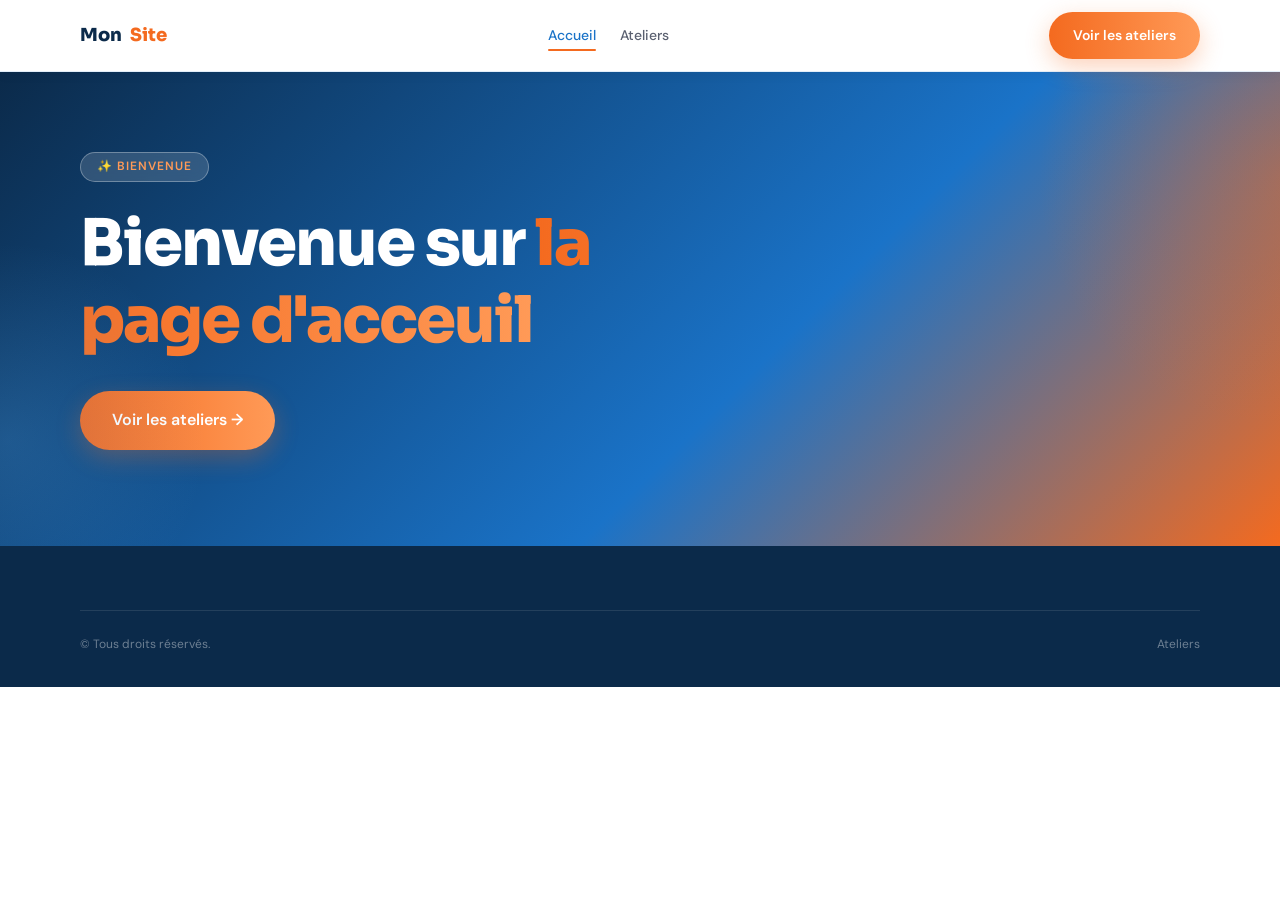
==== commit b6a59368: "Add files via upload" ====
--- a/index.html
+++ b/index.html
@@ -47,10 +47,10 @@
         <div>
           <div class="hero__badge">✨ Bienvenue</div>
           <h1 class="titre-hero hero__titre">
-            Bienvenue sur <span class="accent-orange">MonSite</span>
+            Bienvenue sur <span class="accent-orange">la page d'acceuil</span>
           </h1>
           <p class="hero__sous-titre">
-            Découvrez nos ateliers et activités. Une expérience unique vous attend.
+            
           </p>
           <div class="hero__cta">
             <a href="ateliers.html" class="btn btn-primaire btn-lg">
@@ -67,7 +67,7 @@
     <div class="conteneur">
       <hr class="footer__separateur" />
       <div class="footer__bas">
-        <span>© 2025 MonSite. Tous droits réservés.</span>
+        <span>© Tous droits réservés.</span>
         <div class="footer__mentions">
           <a href="ateliers.html" class="footer__mention-lien">Ateliers</a>
         </div>
